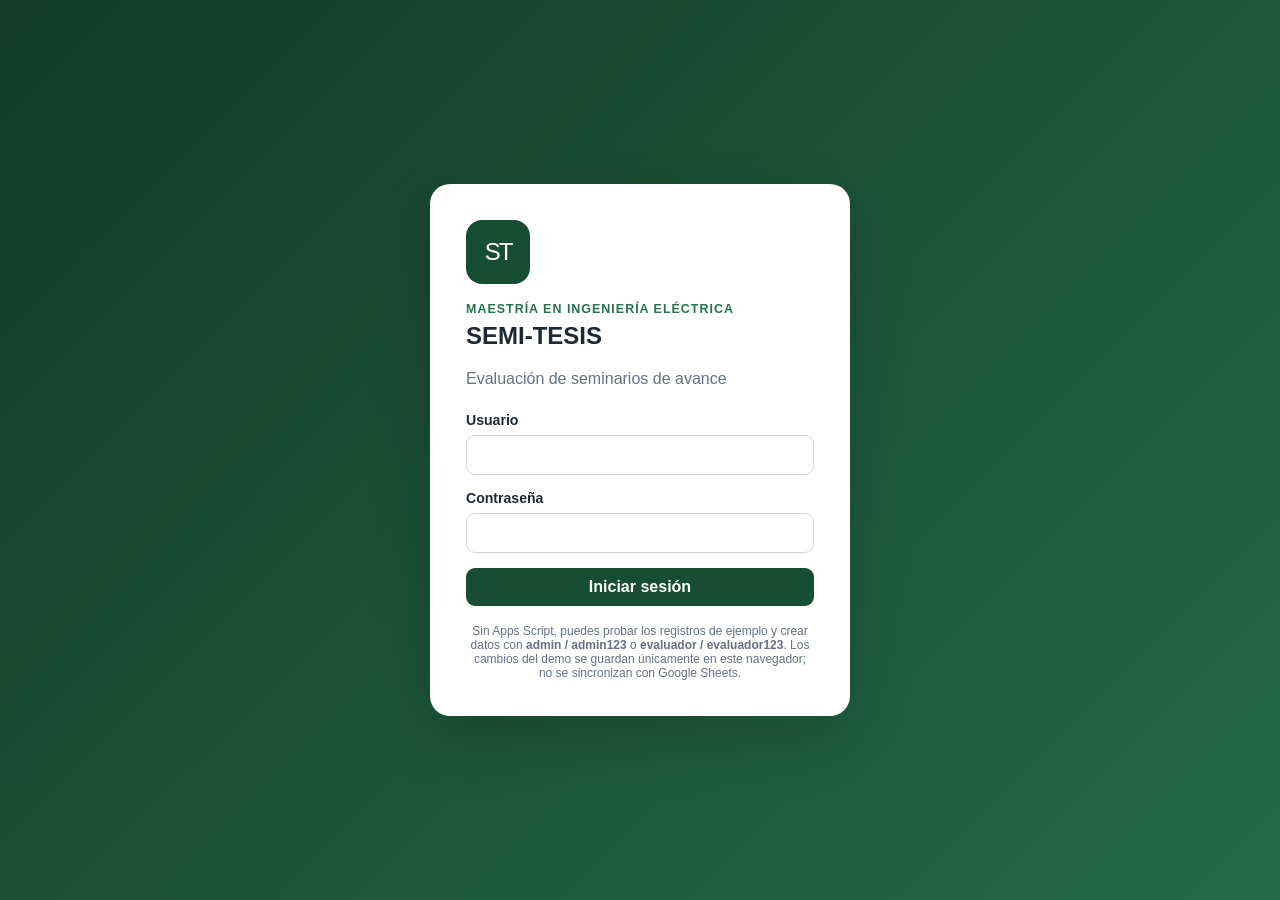
==== index.html @ 964cd958 "Publicar aplicación SEMI-TESIS Co-authored-by: Copilot <223556219+Copilot@users.noreply.github.com>" ====
<!doctype html>
<html lang="es">
<head>
  <meta charset="utf-8">
  <meta name="viewport" content="width=device-width, initial-scale=1">
  <meta name="theme-color" content="#174d35">
  <title>SEMI-TESIS | Evaluación de seminarios</title>
  <link rel="stylesheet" href="css/styles.css">
</head>
<body>
  <div id="loginView" class="login-shell">
    <section class="login-card" aria-label="Inicio de sesión">
      <div class="brand-mark">ST</div>
      <div>
        <p class="eyebrow">Maestría en Ingeniería Eléctrica</p>
        <h1>SEMI-TESIS</h1>
        <p class="muted">Evaluación de seminarios de avance</p>
      </div>
      <form id="loginForm" class="login-form">
        <label>Usuario
          <input id="username" autocomplete="username" required>
        </label>
        <label>Contraseña
          <input id="password" type="password" autocomplete="current-password" required>
        </label>
        <div id="loginError" class="alert hidden" role="alert"></div>
        <button class="button primary" type="submit">Iniciar sesión</button>
      </form>
      <p class="demo-note">Sin Apps Script, puedes probar los registros de ejemplo y crear datos con
        <strong>admin / admin123</strong> o <strong>evaluador / evaluador123</strong>.
        Los cambios del demo se guardan únicamente en este navegador; no se sincronizan con Google Sheets.
      </p>
    </section>
  </div>

  <div id="appView" class="app-shell hidden">
    <aside class="sidebar" id="sidebar">
      <div class="sidebar-brand"><span class="brand-mark small">ST</span><strong>SEMI-TESIS</strong><button type="button" id="closeMenuButton" class="icon-button" aria-label="Cerrar menú">×</button></div>
      <nav id="mainNav" class="main-nav" aria-label="Menú principal"></nav>
      <div class="sidebar-footer">
        <span id="userName"></span>
        <button id="logoutButton" class="link-button">Cerrar sesión</button>
      </div>
    </aside>
    <button type="button" id="menuBackdrop" class="sidebar-backdrop hidden" aria-label="Cerrar menú"></button>
    <main class="main-content">
      <header class="topbar">
        <button id="menuButton" class="icon-button" aria-label="Abrir menú" aria-controls="sidebar" aria-expanded="false">☰</button>
        <div>
          <p class="eyebrow" id="activePeriodLabel">Periodo activo</p>
          <h1 id="pageTitle">Panel</h1>
        </div>
        <span id="connectionBadge" class="badge neutral">Local</span>
      </header>
      <div id="content" class="content"></div>
    </main>
  </div>

  <div id="modal" class="modal hidden" role="dialog" aria-modal="true">
    <div class="modal-card">
      <div class="modal-header"><h2 id="modalTitle"></h2><button id="modalClose" class="icon-button" aria-label="Cerrar">×</button></div>
      <div id="modalBody"></div>
    </div>
  </div>
  <div id="toastRegion" class="toast-region" aria-live="polite"></div>

  <script src="js/calculations.js"></script>
  <script src="js/api.js"></script>
  <script src="js/auth.js"></script>
  <script src="js/csv.js"></script>
  <script src="js/rubric-default.js"></script>
  <script src="js/admin.js"></script>
  <script src="js/evaluator.js"></script>
  <script src="js/reports.js"></script>
  <script src="js/app.js"></script>
</body>
</html>
---- css/styles.css ----
:root {
  --green-900:#123b2a; --green-700:#174d35; --green-600:#28724d;
  --green-100:#eaf3ed; --gray-900:#1f2933; --gray-600:#667085;
  --gray-300:#d0d5dd; --gray-100:#f2f4f7; --white:#fff; --danger:#b42318;
  --warning:#b54708; --radius:14px;
}
* { box-sizing:border-box; }
body { margin:0; font-family:Inter,Segoe UI,Arial,sans-serif; color:var(--gray-900); background:var(--gray-100); }
button,input,select,textarea { font:inherit; }
.hidden { display:none !important; }
.login-shell { min-height:100vh; display:grid; place-items:center; background:linear-gradient(135deg,var(--green-900),#246a49); padding:20px; }
.login-card { width:min(420px,100%); background:var(--white); border-radius:20px; padding:36px; box-shadow:0 24px 60px rgba(0,0,0,.18); }
.brand-mark { width:64px;height:64px;border-radius:16px;background:var(--green-700);color:white;display:grid;place-items:center;font-size:24px;font-weight800;letter-spacing:-2px;margin-bottom:18px; }
.brand-mark.small { width:38px;height:38px;border-radius:10px;font-size:15px;margin:0; }
h1,h2,h3,p { margin-top:0; }
.eyebrow { color:var(--green-600); font-size:.78rem;font-weight:800;text-transform:uppercase;letter-spacing:.08em;margin-bottom:6px; }
.muted { color:var(--gray-600); }
.login-form { display:grid;gap:15px;margin-top:24px; }
label { display:grid;gap:7px;font-size:.88rem;font-weight:700; }
input,select,textarea { width:100%;border:1px solid var(--gray-300);border-radius:9px;padding:11px 12px;background:white;color:var(--gray-900); }
input[type="checkbox"],input[type="radio"] { width:auto; }
input:focus,select:focus,textarea:focus { outline:3px solid rgba(40,114,77,.16);border-color:var(--green-600); }
.button { border:0;border-radius:9px;padding:10px 15px;font-weight:800;cursor:pointer; }
.button.primary { background:var(--green-700);color:white; }
.button.secondary { background:var(--green-100);color:var(--green-700); }
.button.danger { background:#fee4e2;color:var(--danger); }
.alert { padding:10px;border-radius:8px;background:#fee4e2;color:var(--danger);font-size:.85rem; }
.demo-note { font-size:.75rem;color:var(--gray-600);margin:18px 0 0;text-align:center; }
.app-shell { min-height:100vh;display:grid;grid-template-columns:240px 1fr; }
.sidebar { background:var(--green-900);color:white;padding:18px;display:flex;flex-direction:column;position:sticky;top:0;height:100vh; }
.sidebar-brand { display:flex;align-items:center;gap:10px;padding:5px 5px 24px; }
.main-nav { display:grid;gap:5px; }
.nav-button { border:0;background:transparent;color:#d5e4dc;text-align:left;padding:11px 12px;border-radius:8px;cursor:pointer;font-weight:700; }
.nav-button.active,.nav-button:hover { background:rgba(255,255,255,.11);color:white; }
.sidebar-footer { margin-top:auto;border-top:1px solid rgba(255,255,255,.12);padding-top:14px;font-size:.82rem;display:grid;gap:6px; }
.link-button { border:0;background:none;color:#bfe0cc;padding:0;text-align:left;cursor:pointer; }
.main-content { min-width:0; }
.topbar { height:86px;background:white;border-bottom:1px solid #eaecf0;display:flex;align-items:center;gap:14px;padding:0 28px; }
.topbar h1 { margin:0;font-size:1.35rem; }
.topbar .eyebrow { margin-bottom:2px; }
.icon-button { border:0;background:transparent;font-size:1.45rem;cursor:pointer;color:inherit;border-radius:8px;width:38px;height:38px; }
#menuButton,#closeMenuButton,.sidebar-backdrop { display:none; }
#closeMenuButton { margin-left:auto; }
.badge { margin-left:auto;padding:6px 10px;border-radius:999px;font-size:.75rem;font-weight:800; }
.badge.neutral { background:var(--gray-100);color:var(--gray-600); }
.badge.ok { background:#d1fadf;color:#067647; }
.badge.warn { background:#fef0c7;color:var(--warning); }
.badge.bad { background:#fee4e2;color:var(--danger); }
.content { padding:24px 28px 40px; }
.stats-grid { display:grid;grid-template-columns:repeat(4,minmax(0,1fr));gap:14px;margin-bottom:20px; }
.stat-card,.panel { background:white;border:1px solid #eaecf0;border-radius:var(--radius);box-shadow:0 1px 2px rgba(16,24,40,.03); }
.stat-card { padding:17px; }
.stat-card span { color:var(--gray-600);font-size:.78rem;font-weight:700; }
.stat-card strong { display:block;font-size:1.65rem;margin-top:7px;color:var(--green-900); }
.panel { padding:18px;margin-bottom:16px; }
.panel-header { display:flex;justify-content:space-between;align-items:center;gap:12px;margin-bottom:14px; }
.panel-header h2 { margin:0;font-size:1.05rem; }
.toolbar { display:flex;gap:8px;flex-wrap:wrap;align-items:end;margin-bottom:14px; }
.toolbar input,.toolbar select { max-width:220px; }
.directory-filters { align-items:end; }
.directory-filters label { min-width:170px;flex:1; }
.directory-filters button { flex:0 0 auto; }
.directory-toolbar { display:flex;gap:8px;flex-wrap:wrap;align-items:end;margin-bottom:14px; }
.directory-toolbar label { min-width:120px;flex:1 1 125px; }
.directory-toolbar input,.directory-toolbar select { min-width:0;max-width:none;padding:9px 10px; }
.directory-toolbar .button { flex:0 0 auto;white-space:nowrap;padding:9px 11px; }
.button-group { display:flex;gap:8px;flex-wrap:wrap; }
.button:disabled { opacity:.55;cursor:not-allowed; }
.directory-hint { color:var(--gray-600);font-size:.78rem;margin:0 0 10px; }
.sort-button { border:0;background:transparent;color:inherit;font:inherit;font-weight:800;text-transform:inherit;letter-spacing:inherit;padding:0;cursor:pointer;white-space:nowrap; }
.row-select,#selectAllStudents,#selectAllEvaluators { width:auto; }
.empty-row { color:var(--gray-600);text-align:center; }
.table-wrap { overflow:auto; }
table { width:100%;border-collapse:collapse;font-size:.86rem; }
th,td { padding:11px;border-bottom:1px solid #eaecf0;text-align:left;vertical-align:middle; }
th { color:var(--gray-600);font-size:.75rem;text-transform:uppercase;letter-spacing:.03em;background:#fafafa; }
.table-actions { display:flex;gap:6px;white-space:nowrap; }
.text-button { border:0;background:none;color:var(--green-700);font-weight:800;cursor:pointer;padding:4px; }
.form-grid { display:grid;grid-template-columns:repeat(2,minmax(0,1fr));gap:14px; }
.assignment-option { display:flex;align-items:center;gap:10px;padding:5px 0; }
.assignment-option input { flex:0 0 auto; }
.report-filter-grid { display:grid;grid-template-columns:repeat(2,minmax(0,1fr));gap:14px;margin-bottom:16px; }
.report-heading { border-bottom:2px solid var(--green-700);padding-bottom:12px;margin-bottom:16px; }
.report-heading h2 { margin:0 0 5px;font-size:1.35rem; }
.report-heading p:last-child { margin:0;color:var(--gray-600); }
.report-meta { display:grid;grid-template-columns:repeat(2,minmax(0,1fr));gap:12px 24px;margin:0 0 20px; }
.report-meta dt { color:var(--gray-600);font-size:.75rem;font-weight:800;text-transform:uppercase; }
.report-meta dd { margin:3px 0 0;font-weight:700;overflow-wrap:anywhere; }
.report-table { min-width:640px; }
.report-comments-section { margin-top:20px; }
.report-comments-section h3 { font-size:1rem; }
.report-comments { min-height:130px;border:1px solid var(--gray-300);border-radius:8px;padding:12px;white-space:pre-wrap;overflow-wrap:anywhere; }
.report-signatures { display:grid;grid-template-columns:repeat(3,minmax(0,1fr));gap:18px;margin-top:55px; }
.report-signature { text-align:center;min-width:0; }
.signature-line { border-top:1px solid var(--gray-900); }
.report-signature strong,.report-signature span { display:block;margin-top:6px;overflow-wrap:anywhere; }
.report-actions { display:flex;justify-content:flex-end;gap:10px;margin-bottom:20px; }
.form-grid .full { grid-column:1/-1; }
.modal { position:fixed;inset:0;background:rgba(16,24,40,.45);display:grid;place-items:center;padding:20px;z-index:30; }
.modal-card { background:white;border-radius:16px;width:min(720px,100%);max-height:90vh;overflow:auto;padding:20px; }
.modal-header { display:flex;align-items:center;justify-content:space-between;margin-bottom:12px; }
.modal-header h2 { margin:0; }
.csv-import-guide { display:grid;gap:12px; }
.csv-import-guide p { margin:0; }
.csv-file-actions { align-items:center; }
.file-picker { display:inline-flex;align-items:center;justify-content:center;cursor:pointer; }
.visually-hidden-file { position:absolute;width:1px;height:1px;padding:0;margin:-1px;overflow:hidden;clip:rect(0,0,0,0);white-space:nowrap;border:0; }
.csv-import-status { border:1px dashed var(--gray-300);border-radius:8px;padding:12px;color:var(--gray-600); }
.modal-actions { display:flex;justify-content:flex-end;margin-top:8px; }
.toast-region { position:fixed;right:18px;bottom:18px;display:grid;gap:8px;z-index:40; }
.toast { background:var(--green-900);color:white;border-radius:9px;padding:12px 15px;box-shadow:0 8px 24px rgba(0,0,0,.16);max-width:360px; }
.rubric { display:grid;gap:12px; }
.criterion { border:1px solid #e4e7ec;border-radius:12px;padding:13px; }
.criterion-head { display:flex;justify-content:space-between;gap:12px;margin-bottom:10px; }
.criterion details { margin:12px 0; }
.criterion input[type="range"] { padding:0;accent-color:var(--green-700); }
.criterion summary { color:var(--green-700);font-weight:700;cursor:pointer; }
.criterion textarea { margin-bottom:10px; }
.time-fields { display:flex;flex-wrap:wrap;gap:10px;margin-top:12px; }
.time-fields p { width:100%;margin:0; }
.time-fields label { flex:1 1 130px; }
.levels { display:grid;grid-template-columns:repeat(4,minmax(0,1fr));gap:8px; }
.level-option input { position:absolute;opacity:0; }
.level-option span { display:block;border:1px solid var(--gray-300);border-radius:9px;padding:9px;height:100%;cursor:pointer;font-size:.75rem; }
.level-option input:checked + span { border:2px solid var(--green-600);background:var(--green-100); }
.level-option strong { display:block;color:var(--green-700);margin-bottom:4px; }
.evaluation-score { background:var(--green-900);color:white;border-radius:12px;padding:16px;display:flex;justify-content:space-between;align-items:center;margin:14px 0; }
.evaluation-score strong { font-size:1.8rem; }
.progress-track { height:8px;border-radius:99px;background:#eaecf0;overflow:hidden; }
.progress-track span { display:block;height:100%;background:var(--green-600); }
@media(max-width:900px) {
  .app-shell { grid-template-columns:1fr; }
  .sidebar { position:fixed;z-index:20;width:min(240px,calc(100vw - 48px));height:100vh;height:100dvh;overflow-y:auto;visibility:hidden;transform:translateX(-100%);transition:transform .2s,visibility 0s linear .2s; }
  .sidebar.open { visibility:visible;transform:none;box-shadow:10px 0 30px rgba(0,0,0,.18);transition:transform .2s; }
  #menuButton,#closeMenuButton { display:block; }
  .sidebar-backdrop { display:block;position:fixed;inset:0;z-index:19;border:0;background:rgba(16,24,40,.35);cursor:pointer; }
  .stats-grid { grid-template-columns:repeat(2,minmax(0,1fr)); }
  .levels { grid-template-columns:1fr; }
}
@media(max-width:560px) {
  .login-card { padding:24px; }
  .topbar { height:76px;padding:0 12px; }
  .content { padding:16px 12px 30px; }
  .stats-grid { grid-template-columns:1fr 1fr; }
  .form-grid { grid-template-columns:1fr; }
  .form-grid .full { grid-column:auto; }
  .panel-header { align-items:flex-start; }
  .directory-toolbar label { flex-basis:100%; }
  .report-filter-grid,.report-meta { grid-template-columns:1fr; }
  .report-actions { flex-direction:column; }
  .panel-header .button-group { width:100%; }
}
@media print {
  @page { size:letter portrait; margin:14mm; }
  body * { visibility:hidden !important; }
  #reportPreview,#reportPreview * { visibility:visible !important; }
  #reportPreview { position:absolute;inset:0;width:100%;margin:0;padding:0; }
  .report-actions { display:none !important; }
  .printable-report { border:0;box-shadow:none;padding:0; }
  .report-table { min-width:0;font-size:9pt; }
  .report-table th,.report-table td { padding:6px; }
  .report-heading,.report-meta,.report-comments-section,.report-signatures { break-inside:avoid; }
  .report-comments { min-height:90px; }
}
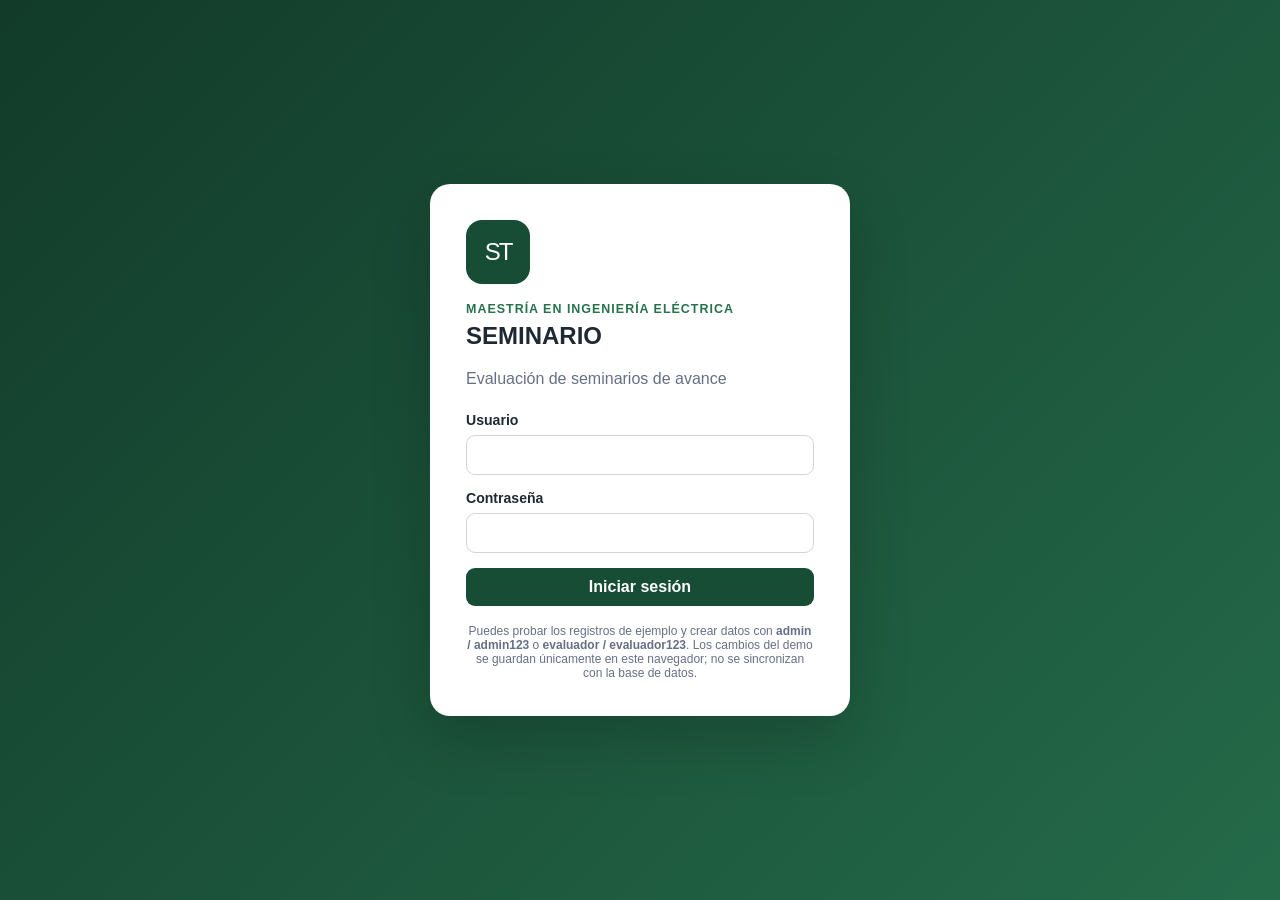
==== commit e464ce62: "Cambiar texto SEMI-TESIS a SEMINARIO" ====
--- a/index.html
+++ b/index.html
@@ -4,7 +4,7 @@
   <meta charset="utf-8">
   <meta name="viewport" content="width=device-width, initial-scale=1">
   <meta name="theme-color" content="#174d35">
-  <title>SEMI-TESIS | Evaluación de seminarios</title>
+  <title>SEMINARIO | Evaluación de seminarios</title>
   <link rel="stylesheet" href="css/styles.css">
 </head>
 <body>
@@ -13,7 +13,7 @@
       <div class="brand-mark">ST</div>
       <div>
         <p class="eyebrow">Maestría en Ingeniería Eléctrica</p>
-        <h1>SEMI-TESIS</h1>
+        <h1>SEMINARIO</h1>
         <p class="muted">Evaluación de seminarios de avance</p>
       </div>
       <form id="loginForm" class="login-form">
@@ -26,19 +26,20 @@
         <div id="loginError" class="alert hidden" role="alert"></div>
         <button class="button primary" type="submit">Iniciar sesión</button>
       </form>
-      <p class="demo-note">Sin Apps Script, puedes probar los registros de ejemplo y crear datos con
+      <p class="demo-note">Puedes probar los registros de ejemplo y crear datos con
         <strong>admin / admin123</strong> o <strong>evaluador / evaluador123</strong>.
-        Los cambios del demo se guardan únicamente en este navegador; no se sincronizan con Google Sheets.
+        Los cambios del demo se guardan únicamente en este navegador; no se sincronizan con la base de datos.
       </p>
     </section>
   </div>
 
   <div id="appView" class="app-shell hidden">
     <aside class="sidebar" id="sidebar">
-      <div class="sidebar-brand"><span class="brand-mark small">ST</span><strong>SEMI-TESIS</strong><button type="button" id="closeMenuButton" class="icon-button" aria-label="Cerrar menú">×</button></div>
+      <div class="sidebar-brand"><span class="brand-mark small">ST</span><strong>SEMINARIO</strong><button type="button" id="closeMenuButton" class="icon-button" aria-label="Cerrar menú">×</button></div>
       <nav id="mainNav" class="main-nav" aria-label="Menú principal"></nav>
       <div class="sidebar-footer">
         <span id="userName"></span>
+        <button id="profileButton" class="link-button">Mi perfil</button>
         <button id="logoutButton" class="link-button">Cerrar sesión</button>
       </div>
     </aside>
--- a/css/styles.css
+++ b/css/styles.css
@@ -87,6 +87,7 @@
 .report-meta dt { color:var(--gray-600);font-size:.75rem;font-weight:800;text-transform:uppercase; }
 .report-meta dd { margin:3px 0 0;font-weight:700;overflow-wrap:anywhere; }
 .report-table { min-width:640px; }
+.report-final { margin:14px 0; }
 .report-comments-section { margin-top:20px; }
 .report-comments-section h3 { font-size:1rem; }
 .report-comments { min-height:130px;border:1px solid var(--gray-300);border-radius:8px;padding:12px;white-space:pre-wrap;overflow-wrap:anywhere; }
@@ -161,4 +162,6 @@
   .report-table th,.report-table td { padding:6px; }
   .report-heading,.report-meta,.report-comments-section,.report-signatures { break-inside:avoid; }
   .report-comments { min-height:90px; }
+  /* Padding survives a page break where the top margin can be discarded. */
+  .report-signatures { margin-top:0;padding-top:55px; }
 }
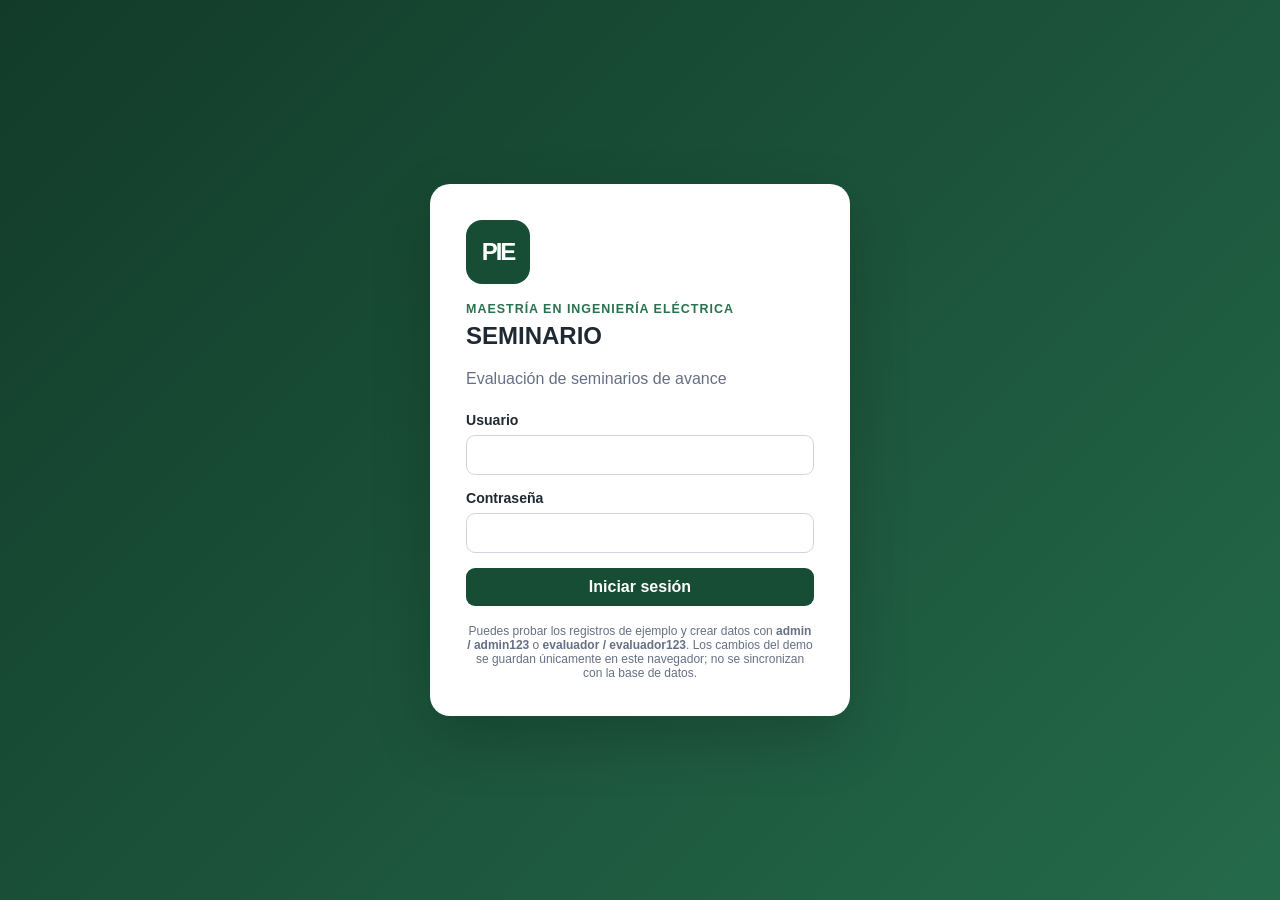
==== commit e0f8c7ad: "fix:  error tamaño fuente" ====
--- a/index.html
+++ b/index.html
@@ -10,7 +10,7 @@
 <body>
   <div id="loginView" class="login-shell">
     <section class="login-card" aria-label="Inicio de sesión">
-      <div class="brand-mark">ST</div>
+      <div class="brand-mark">PIE</div>
       <div>
         <p class="eyebrow">Maestría en Ingeniería Eléctrica</p>
         <h1>SEMINARIO</h1>
@@ -35,7 +35,7 @@
 
   <div id="appView" class="app-shell hidden">
     <aside class="sidebar" id="sidebar">
-      <div class="sidebar-brand"><span class="brand-mark small">ST</span><strong>SEMINARIO</strong><button type="button" id="closeMenuButton" class="icon-button" aria-label="Cerrar menú">×</button></div>
+      <div class="sidebar-brand"><span class="brand-mark small">PIE</span><strong>SEMINARIO</strong><button type="button" id="closeMenuButton" class="icon-button" aria-label="Cerrar menú">×</button></div>
       <nav id="mainNav" class="main-nav" aria-label="Menú principal"></nav>
       <div class="sidebar-footer">
         <span id="userName"></span>
--- a/css/styles.css
+++ b/css/styles.css
@@ -10,7 +10,7 @@
 .hidden { display:none !important; }
 .login-shell { min-height:100vh; display:grid; place-items:center; background:linear-gradient(135deg,var(--green-900),#246a49); padding:20px; }
 .login-card { width:min(420px,100%); background:var(--white); border-radius:20px; padding:36px; box-shadow:0 24px 60px rgba(0,0,0,.18); }
-.brand-mark { width:64px;height:64px;border-radius:16px;background:var(--green-700);color:white;display:grid;place-items:center;font-size:24px;font-weight800;letter-spacing:-2px;margin-bottom:18px; }
+.brand-mark { width:64px;height:64px;border-radius:16px;background:var(--green-700);color:white;display:grid;place-items:center;font-size:24px;font-weight:800;letter-spacing:-2px;margin-bottom:18px; }
 .brand-mark.small { width:38px;height:38px;border-radius:10px;font-size:15px;margin:0; }
 h1,h2,h3,p { margin-top:0; }
 .eyebrow { color:var(--green-600); font-size:.78rem;font-weight:800;text-transform:uppercase;letter-spacing:.08em;margin-bottom:6px; }
@@ -152,7 +152,7 @@
   .panel-header .button-group { width:100%; }
 }
 @media print {
-  @page { size:letter portrait; margin:14mm; }
+  @page { size:letter landscape; margin:14mm; }
   body * { visibility:hidden !important; }
   #reportPreview,#reportPreview * { visibility:visible !important; }
   #reportPreview { position:absolute;inset:0;width:100%;margin:0;padding:0; }
@@ -161,7 +161,7 @@
   .report-table { min-width:0;font-size:9pt; }
   .report-table th,.report-table td { padding:6px; }
   .report-heading,.report-meta,.report-comments-section,.report-signatures { break-inside:avoid; }
-  .report-comments { min-height:90px; }
-  /* Padding survives a page break where the top margin can be discarded. */
-  .report-signatures { margin-top:0;padding-top:55px; }
+  .report-comments { min-height:80px; }
+  .report-comments { font-size:9pt; }
+  .report-signatures { margin-top:0;padding-top:1in; }
 }
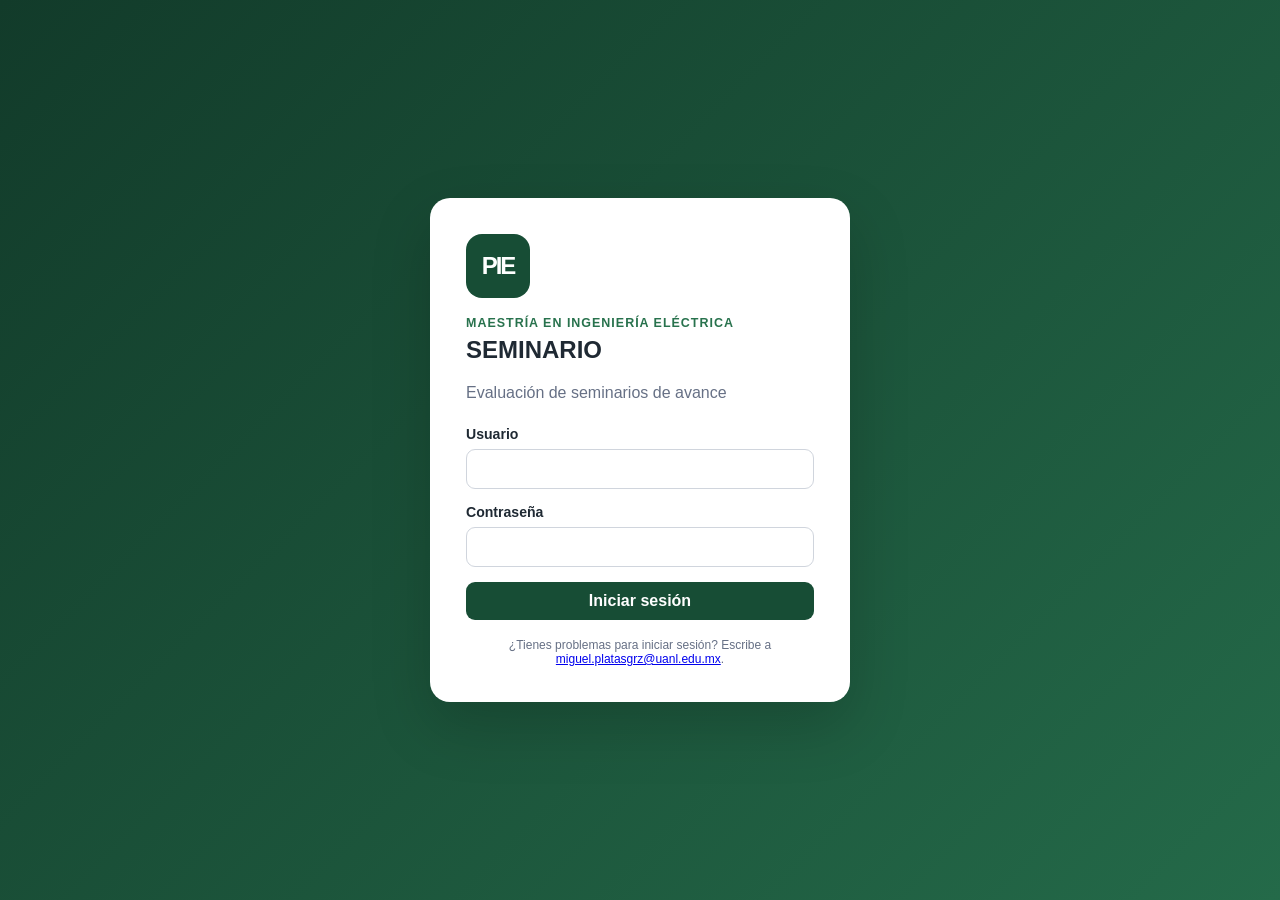
==== commit faca67c3: "instrucciones para problemas de inicio de sesión" ====
--- a/index.html
+++ b/index.html
@@ -26,9 +26,8 @@
         <div id="loginError" class="alert hidden" role="alert"></div>
         <button class="button primary" type="submit">Iniciar sesión</button>
       </form>
-      <p class="demo-note">Puedes probar los registros de ejemplo y crear datos con
-        <strong>admin / admin123</strong> o <strong>evaluador / evaluador123</strong>.
-        Los cambios del demo se guardan únicamente en este navegador; no se sincronizan con la base de datos.
+      <p class="demo-note">¿Tienes problemas para iniciar sesión? Escribe a
+        <a href="mailto:miguel.platasgrz@uanl.edu.mx">miguel.platasgrz@uanl.edu.mx</a>.
       </p>
     </section>
   </div>
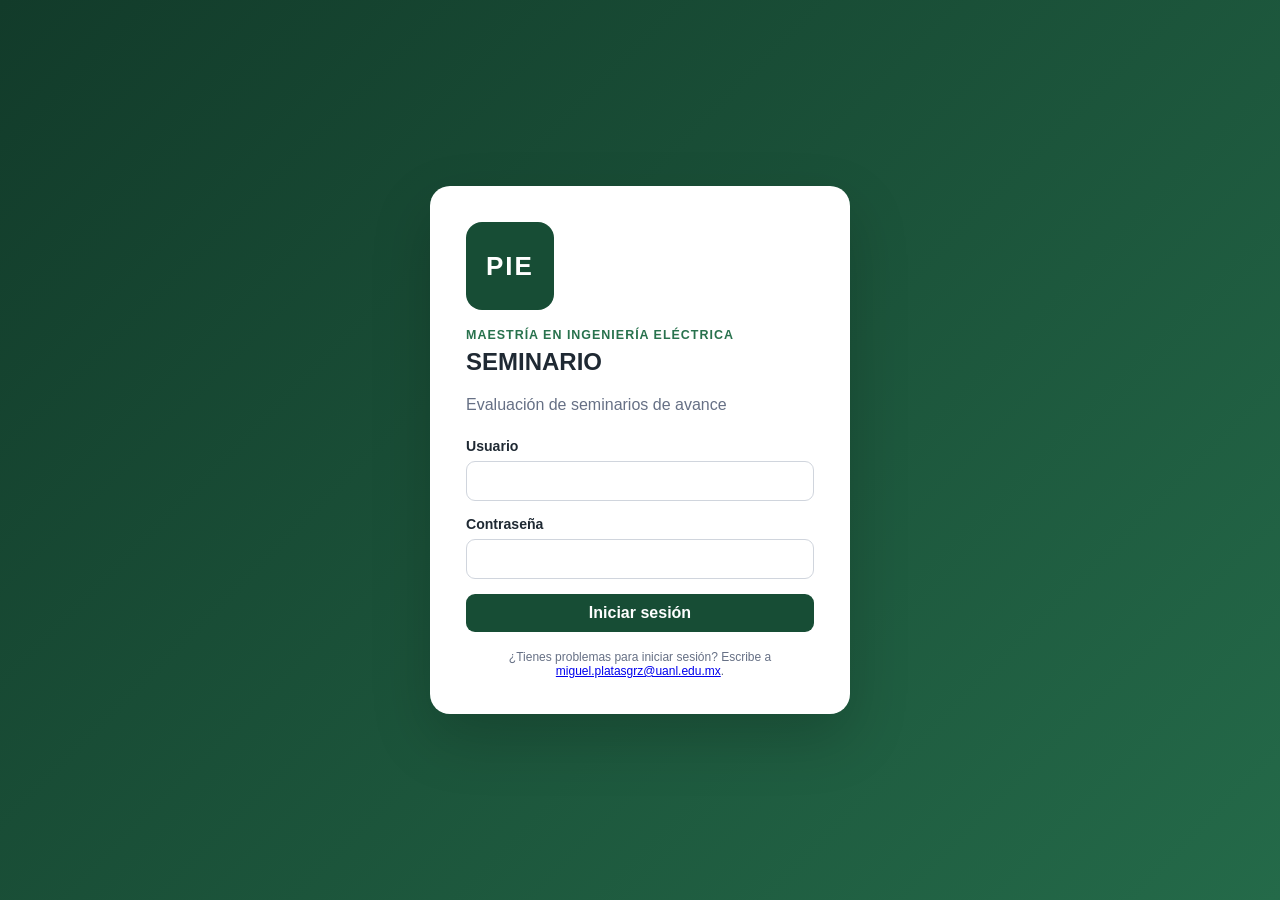
==== commit d473ac40: "Corrige hallazgos de privacidad y protección de datos Limita las evaluaciones visibles a cada evalua" ====
--- a/index.html
+++ b/index.html
@@ -56,7 +56,7 @@
     </main>
   </div>
 
-  <div id="modal" class="modal hidden" role="dialog" aria-modal="true">
+  <div id="modal" class="modal hidden" role="dialog" aria-modal="true" aria-labelledby="modalTitle">
     <div class="modal-card">
       <div class="modal-header"><h2 id="modalTitle"></h2><button id="modalClose" class="icon-button" aria-label="Cerrar">×</button></div>
       <div id="modalBody"></div>
--- a/css/styles.css
+++ b/css/styles.css
@@ -11,7 +11,8 @@
 .login-shell { min-height:100vh; display:grid; place-items:center; background:linear-gradient(135deg,var(--green-900),#246a49); padding:20px; }
 .login-card { width:min(420px,100%); background:var(--white); border-radius:20px; padding:36px; box-shadow:0 24px 60px rgba(0,0,0,.18); }
 .brand-mark { width:64px;height:64px;border-radius:16px;background:var(--green-700);color:white;display:grid;place-items:center;font-size:24px;font-weight:800;letter-spacing:-2px;margin-bottom:18px; }
-.brand-mark.small { width:38px;height:38px;border-radius:10px;font-size:15px;margin:0; }
+.login-card > .brand-mark { width:88px;height:88px;font-size:26px;letter-spacing:2px; }
+.brand-mark.small { width:38px;height:38px;border-radius:10px;font-size:15px;letter-spacing:2px;margin:0; }
 h1,h2,h3,p { margin-top:0; }
 .eyebrow { color:var(--green-600); font-size:.78rem;font-weight:800;text-transform:uppercase;letter-spacing:.08em;margin-bottom:6px; }
 .muted { color:var(--gray-600); }
@@ -74,7 +75,7 @@
 table { width:100%;border-collapse:collapse;font-size:.86rem; }
 th,td { padding:11px;border-bottom:1px solid #eaecf0;text-align:left;vertical-align:middle; }
 th { color:var(--gray-600);font-size:.75rem;text-transform:uppercase;letter-spacing:.03em;background:#fafafa; }
-.table-actions { display:flex;gap:6px;white-space:nowrap; }
+.table-actions { white-space:nowrap; }
 .text-button { border:0;background:none;color:var(--green-700);font-weight:800;cursor:pointer;padding:4px; }
 .form-grid { display:grid;grid-template-columns:repeat(2,minmax(0,1fr));gap:14px; }
 .assignment-option { display:flex;align-items:center;gap:10px;padding:5px 0; }
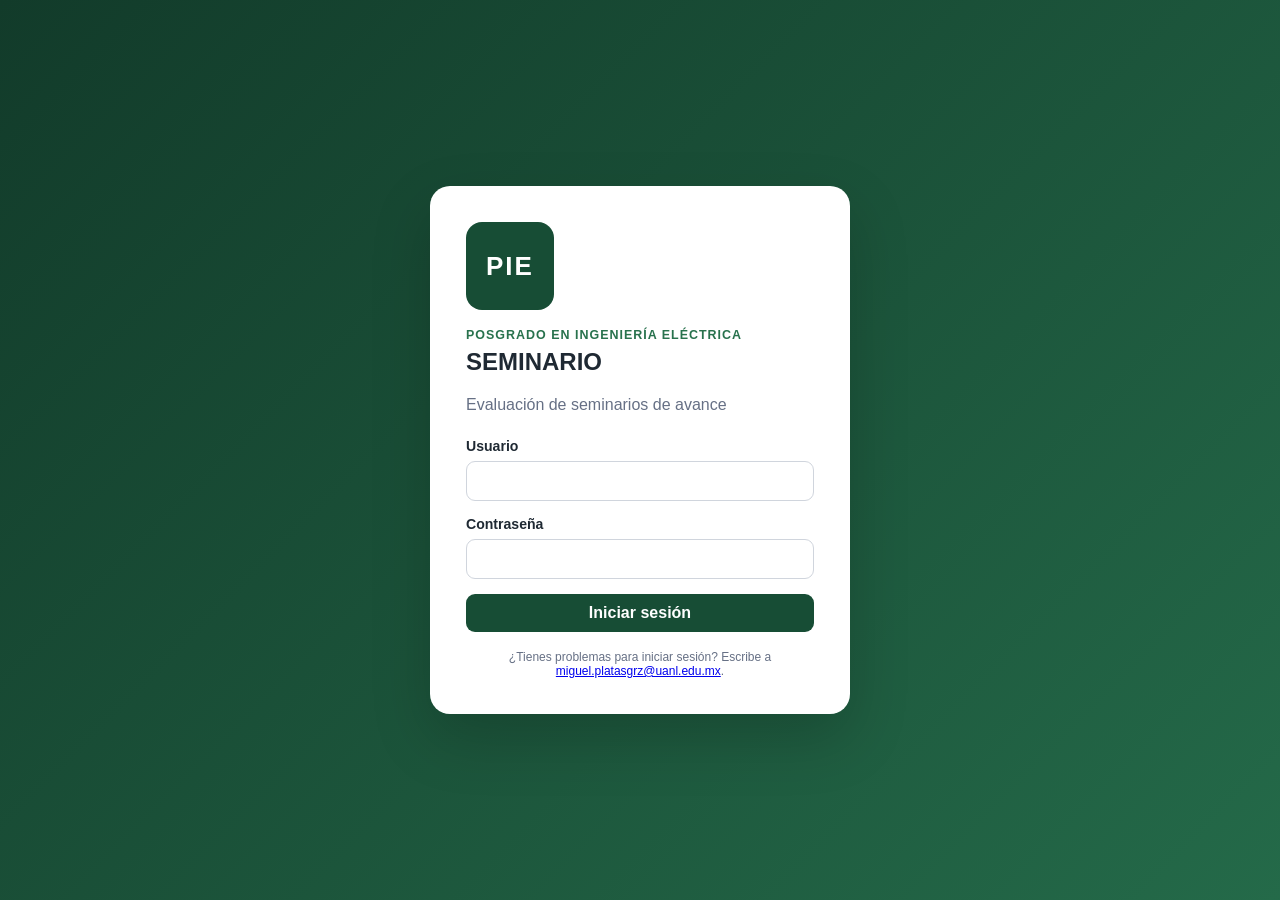
==== commit 891ba3ed: "Se cambia la palabra Maestría por Posgrado en texto." ====
--- a/index.html
+++ b/index.html
@@ -12,7 +12,7 @@
     <section class="login-card" aria-label="Inicio de sesión">
       <div class="brand-mark">PIE</div>
       <div>
-        <p class="eyebrow">Maestría en Ingeniería Eléctrica</p>
+        <p class="eyebrow">Posgrado en Ingeniería Eléctrica</p>
         <h1>SEMINARIO</h1>
         <p class="muted">Evaluación de seminarios de avance</p>
       </div>
